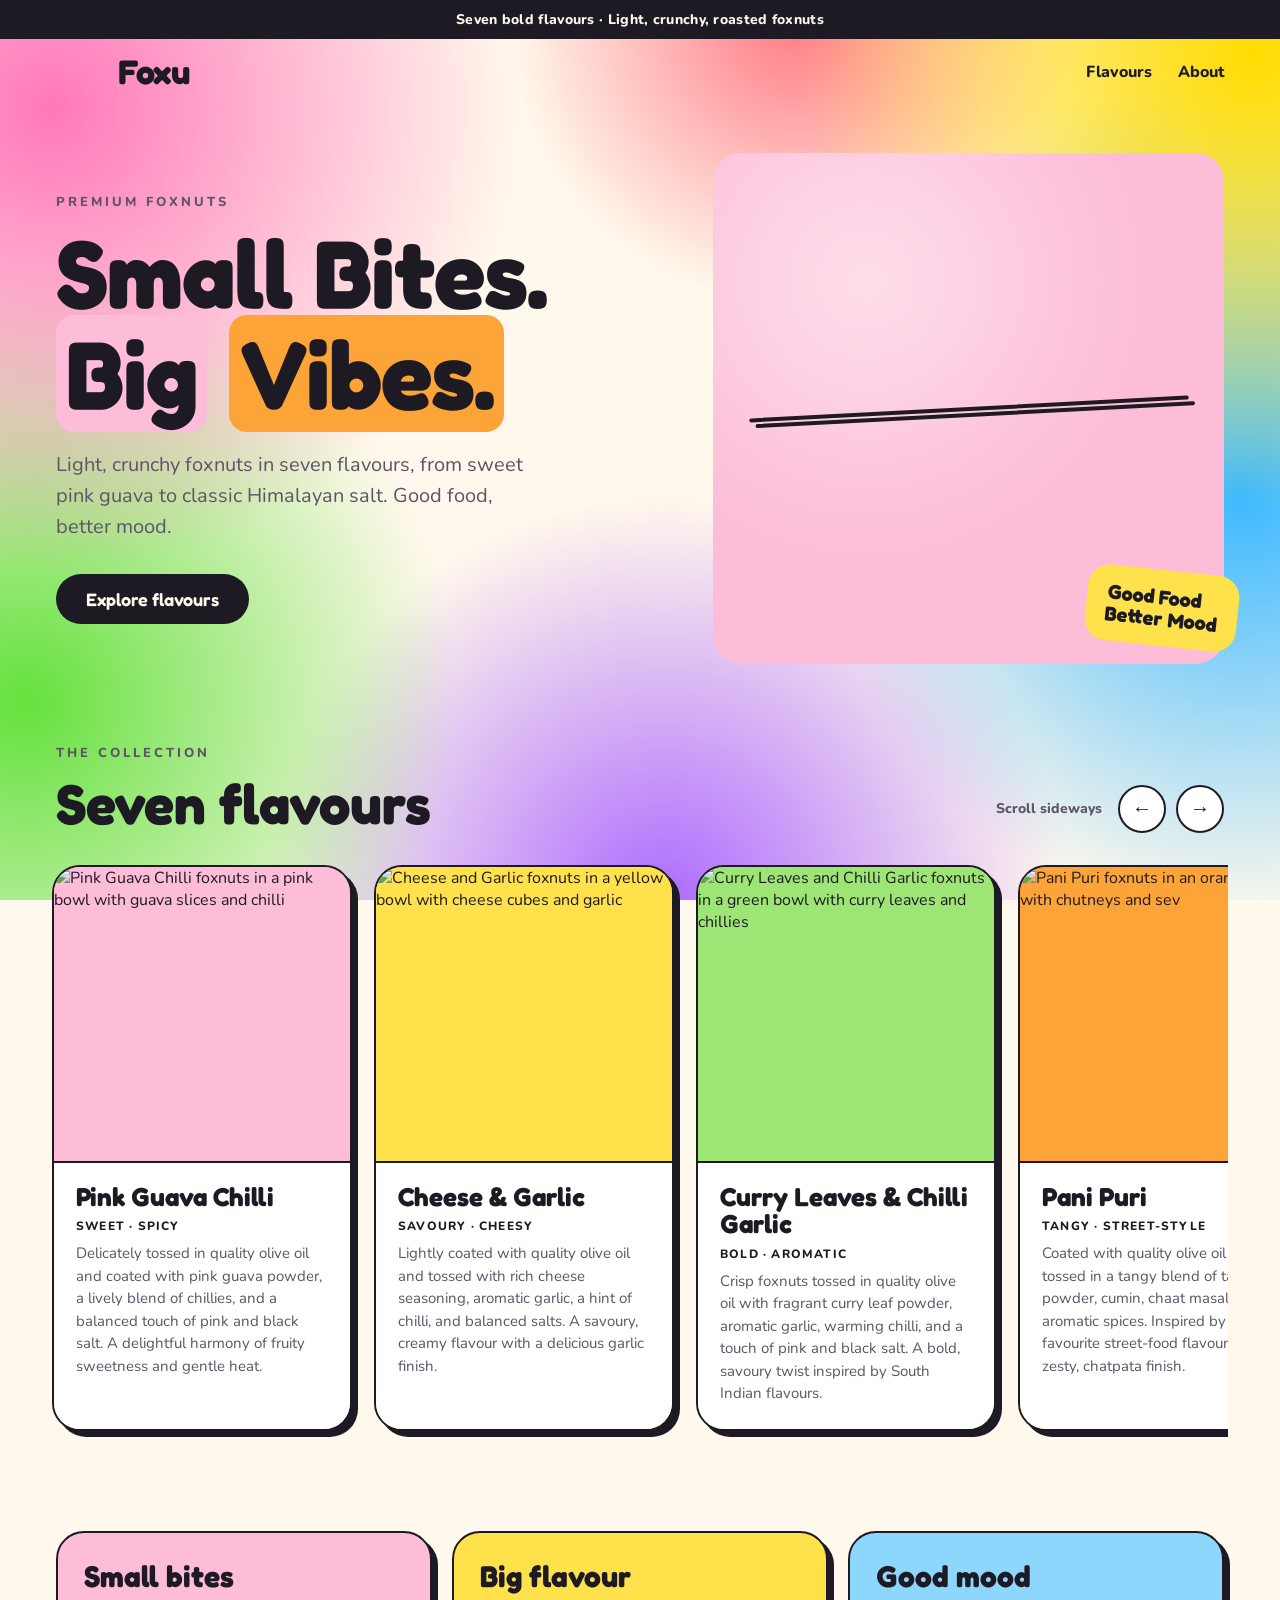
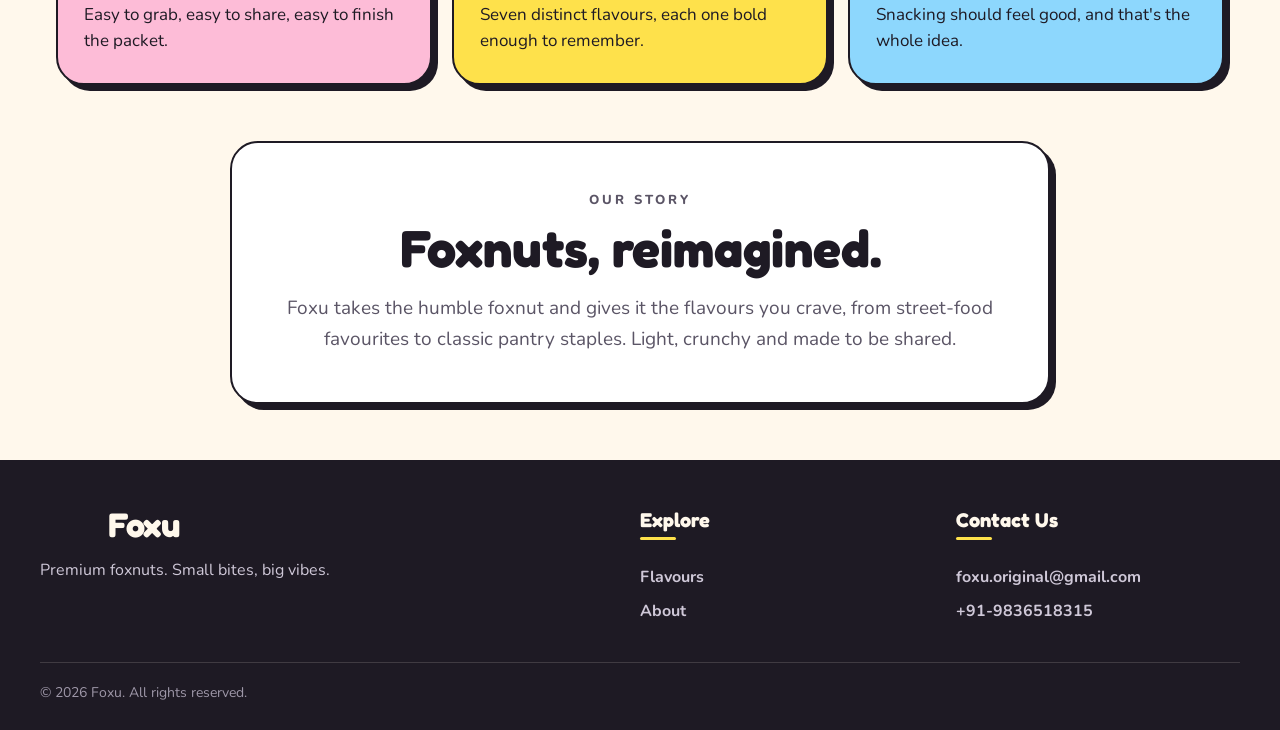
==== index.html @ f1f91b6a "Add html, css, js" ====
<!doctype html>
<html lang="en">
<head>
  <meta charset="utf-8">
  <meta name="viewport" content="width=device-width, initial-scale=1">
  <title>Foxu · Premium Foxnuts</title>
  <meta name="description" content="Foxu premium foxnuts in seven bold flavours. Small bites, big vibes.">
  <link rel="preconnect" href="https://fonts.googleapis.com">
  <link rel="preconnect" href="https://fonts.gstatic.com" crossorigin>
  <link rel="stylesheet" href="https://fonts.googleapis.com/css2?family=Fredoka:wght@500;600;700&family=Nunito:wght@400;700;800&display=swap">
  <link rel="stylesheet" href="styles.css">
</head>
<body>

  <div class="announce">Seven bold flavours · Light, crunchy, roasted foxnuts</div>

  <header class="site-header">
    <a class="brand" href="#top" aria-label="Foxu home">
      <img src="assets/fox.png" alt="" class="brand-fox">
      <span class="brand-word">Foxu</span>
    </a>
    <nav class="nav" aria-label="Main">
      <a href="#flavours">Flavours</a>
      <a href="#about">About</a>
    </nav>
  </header>

  <main id="top">

    <section class="hero">
      <div class="hero-copy">
        <p class="eyebrow">Premium Foxnuts</p>
        <h1>Small Bites.<br><span class="hl-pink">Big</span> <span class="hl-orange">Vibes.</span></h1>
        <p class="lede">Light, crunchy foxnuts in seven flavours, from sweet pink guava to classic Himalayan salt. Good food, better mood.</p>
        <a class="btn" href="#flavours">Explore flavours</a>
      </div>
      <div class="hero-art" aria-hidden="true">
        <img src="assets/fox.png" alt="" class="hero-fox">
        <span class="sticker">Good Food<br>Better Mood</span>
      </div>
    </section>

    <section class="flavours" id="flavours" aria-labelledby="flavours-title">
      <div class="section-head">
        <div>
          <p class="eyebrow">The Collection</p>
          <h2 id="flavours-title">Seven flavours</h2>
        </div>
        <div class="scroll-controls">
          <p class="hint">Scroll sideways</p>
          <button class="arrow" type="button" data-dir="-1" aria-label="Previous flavours">&larr;</button>
          <button class="arrow" type="button" data-dir="1" aria-label="Next flavours">&rarr;</button>
        </div>
      </div>

      <div class="rail" tabindex="0" aria-label="Flavour list, scroll sideways">
        <article class="card" style="--c:#FDBCD7">
          <div class="card-img"><img src="assets/flavours/pink-guava-chilli.png" alt="Pink Guava Chilli foxnuts in a pink bowl with guava slices and chilli" loading="lazy"></div>
          <div class="card-body">
            <h3>Pink Guava Chilli</h3>
            <p class="tags">Sweet · Spicy</p>
            <p>Delicately tossed in quality olive oil and coated with pink guava powder, a lively blend of chillies, and a balanced touch of pink and black salt. A delightful harmony of fruity sweetness and gentle heat.</p>
          </div>
        </article>

        <article class="card" style="--c:#FEE14B">
          <div class="card-img"><img src="assets/flavours/cheese-and-garlic.png" alt="Cheese and Garlic foxnuts in a yellow bowl with cheese cubes and garlic" loading="lazy"></div>
          <div class="card-body">
            <h3>Cheese &amp; Garlic</h3>
            <p class="tags">Savoury · Cheesy</p>
            <p>Lightly coated with quality olive oil and tossed with rich cheese seasoning, aromatic garlic, a hint of chilli, and balanced salts. A savoury, creamy flavour with a delicious garlic finish.</p>
          </div>
        </article>

        <article class="card" style="--c:#9DE575">
          <div class="card-img"><img src="assets/flavours/curry-leaves-chilli-garlic.png" alt="Curry Leaves and Chilli Garlic foxnuts in a green bowl with curry leaves and chillies" loading="lazy"></div>
          <div class="card-body">
            <h3>Curry Leaves &amp; Chilli Garlic</h3>
            <p class="tags">Bold · Aromatic</p>
            <p>Crisp foxnuts tossed in quality olive oil with fragrant curry leaf powder, aromatic garlic, warming chilli, and a touch of pink and black salt. A bold, savoury twist inspired by South Indian flavours.</p>
          </div>
        </article>

        <article class="card" style="--c:#FCA437">
          <div class="card-img"><img src="assets/flavours/pani-puri.png" alt="Pani Puri foxnuts in an orange bowl with chutneys and sev" loading="lazy"></div>
          <div class="card-body">
            <h3>Pani Puri</h3>
            <p class="tags">Tangy · Street-style</p>
            <p>Coated with quality olive oil and tossed in a tangy blend of tamarind powder, cumin, chaat masala, and aromatic spices. Inspired by India’s favourite street-food flavours, with a zesty, chatpata finish.</p>
          </div>
        </article>

        <article class="card" style="--c:#FC3D46">
          <div class="card-img"><img src="assets/flavours/margarita.png" alt="Margarita foxnuts in a red bowl with tomatoes and basil" loading="lazy"></div>
          <div class="card-body">
            <h3>Margarita</h3>
            <p class="tags">Zesty · Herby</p>
            <p>Lightly tossed in quality olive oil and seasoned with tomato, fragrant basil, oregano, chilli flakes, and pizza-inspired spices. A deliciously savoury blend with familiar Italian-inspired notes.</p>
          </div>
        </article>

        <article class="card" style="--c:#8DD7FD">
          <div class="card-img"><img src="assets/flavours/sour-cream-onion.png" alt="Sour Cream and Onion foxnuts in a blue bowl with sour cream and red onion" loading="lazy"></div>
          <div class="card-body">
            <h3>Sour Cream &amp; Onion</h3>
            <p class="tags">Creamy · Tangy</p>
            <p>Gently coated with quality olive oil and tossed in a creamy sour cream and onion seasoning, complemented by delicate chive notes and balanced salts. Smooth, savoury, and satisfyingly classic.</p>
          </div>
        </article>

        <article class="card" style="--c:#CFA7FA">
          <div class="card-img"><img src="assets/flavours/himalayan-salt.png" alt="Himalayan Salt foxnuts in a purple bowl with pink salt crystals" loading="lazy"></div>
          <div class="card-body">
            <h3>Himalayan Salt</h3>
            <p class="tags">Mild · Classic</p>
            <p>Simply tossed in quality olive oil and finished with Himalayan pink salt and a touch of black salt. An elegant, understated flavour that lets the natural crunch of premium foxnuts shine.</p>
          </div>
        </article>
      </div>
    </section>

    <section class="values" aria-label="Why Foxu">
      <div class="value" style="--c:#FDBCD7">
        <h3>Small bites</h3>
        <p>Easy to grab, easy to share, easy to finish the packet.</p>
      </div>
      <div class="value" style="--c:#FEE14B">
        <h3>Big flavour</h3>
        <p>Seven distinct flavours, each one bold enough to remember.</p>
      </div>
      <div class="value" style="--c:#8DD7FD">
        <h3>Good mood</h3>
        <p>Snacking should feel good, and that's the whole idea.</p>
      </div>
    </section>

    <section class="about" id="about" aria-labelledby="about-title">
      <p class="eyebrow">Our Story</p>
      <h2 id="about-title">Foxnuts, reimagined.</h2>
      <p>Foxu takes the humble foxnut and gives it the flavours you crave, from street-food favourites to classic pantry staples. Light, crunchy and made to be shared.</p>
    </section>

  </main>

  <footer class="site-footer">
    <div class="foot-inner">
      <div class="foot-brand">
        <div class="foot-brand-row">
          <img src="assets/fox.png" alt="" class="brand-fox">
          <span class="brand-word">Foxu</span>
        </div>
        <p>Premium foxnuts. Small bites, big vibes.</p>
      </div>
      <div class="foot-col">
        <p class="foot-title">Explore</p>
        <a href="#flavours">Flavours</a>
        <a href="#about">About</a>
      </div>
      <div class="foot-col">
        <p class="foot-title">Contact Us</p>
        <a href="mailto:foxu.original@gmail.com">foxu.original@gmail.com</a>
        <a href="tel:+919836518315">+91-9836518315</a>
      </div>
    </div>
    <p class="copy">&copy; 2026 Foxu. All rights reserved.</p>
  </footer>

  <script src="script.js"></script>
</body>
</html>
---- styles.css ----
:root {
  --cream: #FFF8EC;
  --ink: #1E1A24;
  --muted: #5B5566;
  --pink: #FDBCD7;
  --yellow: #FEE14B;
  --green: #9DE575;
  --orange: #FCA437;
  --red: #FC3D46;
  --blue: #8DD7FD;
  --purple: #CFA7FA;
  --radius: 28px;
}

* { box-sizing: border-box; }

html { scroll-behavior: smooth; }

body {
  margin: 0;
  color: var(--ink);
  font-family: 'Nunito', system-ui, sans-serif;
  background-color: var(--cream);
  background-image:
    radial-gradient(circle at 4% 12%, rgba(255, 120, 185, 1) 0, transparent 32%),
    radial-gradient(circle at 98% 6%, rgba(255, 220, 0, 1) 0, transparent 30%),
    radial-gradient(circle at 97% 55%, rgba(60, 185, 255, 1) 0, transparent 32%),
    radial-gradient(circle at 2% 78%, rgba(100, 225, 60, 1) 0, transparent 30%),
    radial-gradient(circle at 52% 100%, rgba(170, 100, 255, 0.95) 0, transparent 36%),
    radial-gradient(circle at 62% 2%, rgba(255, 70, 90, 0.7) 0, transparent 24%);
  background-attachment: fixed;
  overflow-x: hidden;
  -webkit-font-smoothing: antialiased;
}

img { display: block; max-width: 100%; }
a { color: inherit; text-decoration: none; }
h1, h2, h3 { font-family: 'Fredoka', sans-serif; font-weight: 700; margin: 0; line-height: 1.05; }
p { margin: 0; }

.announce {
  background: var(--ink);
  color: var(--cream);
  text-align: center;
  font-weight: 800;
  font-size: 14px;
  letter-spacing: 0.3px;
  padding: 10px 16px;
}

/* Header */
.site-header {
  display: flex;
  align-items: center;
  justify-content: space-between;
  max-width: 1200px;
  margin: 0 auto;
  padding: 16px;
}

.brand { display: flex; align-items: center; gap: 10px; }
.brand-fox { width: 52px; height: auto; mix-blend-mode: multiply; }
.brand-word {
  font-family: 'Fredoka', sans-serif;
  font-weight: 700;
  font-size: 34px;
  letter-spacing: -0.5px;
  line-height: 1;
}

.nav { display: flex; gap: 26px; font-weight: 800; font-size: 16px; }
.nav a:hover { text-decoration: underline; text-underline-offset: 6px; text-decoration-thickness: 3px; }

/* Layout */
main { max-width: 1200px; margin: 0 auto; padding-left: 16px; padding-right: 16px; }

.eyebrow {
  font-weight: 800;
  font-size: 13px;
  letter-spacing: 3px;
  text-transform: uppercase;
  color: var(--muted);
  margin-bottom: 12px;
}

.btn {
  display: inline-block;
  background: var(--ink);
  color: var(--cream);
  font-family: 'Fredoka', sans-serif;
  font-weight: 600;
  font-size: 18px;
  padding: 14px 30px;
  border-radius: 999px;
  transition: transform 0.15s ease, background-color 0.2s ease;
}
.btn:hover { transform: translateY(-2px); background: #37313F; }

/* Hero */
.hero {
  display: grid;
  grid-template-columns: 1.1fr 0.9fr;
  align-items: center;
  gap: 32px;
  padding: 48px 0 56px;
}

.hero h1 { font-size: clamp(56px, 8vw, 96px); letter-spacing: -1px; }
.hl-pink, .hl-orange { padding: 0 10px; border-radius: 18px; }
.hl-pink { background: var(--pink); }
.hl-orange { background: var(--orange); }

.lede {
  font-size: 20px;
  line-height: 1.55;
  color: var(--muted);
  margin: 24px 0 32px;
  max-width: 480px;
}

.hero-art {
  position: relative;
  display: grid;
  place-items: center;
  aspect-ratio: 1 / 1;
  border-radius: var(--radius);
  background: var(--pink);
  overflow: visible;
}
.hero-art::before {
  content: '';
  position: absolute;
  inset: 0;
  border-radius: inherit;
  background: radial-gradient(circle at 30% 25%, rgba(255, 255, 255, 0.5), transparent 55%);
}
.hero-fox {
  position: relative;
  width: 86%;
  height: auto;
  border: 2px solid var(--ink);
  border-radius: 24px;
  box-shadow: 6px 6px 0 var(--ink);
  transform: rotate(-3deg);
}
.sticker {
  position: absolute;
  right: -14px;
  bottom: 18px;
  background: var(--yellow);
  color: var(--ink);
  font-family: 'Fredoka', sans-serif;
  font-weight: 700;
  font-size: 20px;
  line-height: 1.1;
  padding: 16px 20px;
  border-radius: 22px;
  transform: rotate(6deg);
}

/* Flavours rail */
.flavours { padding: 24px 0 56px; }

.section-head {
  display: flex;
  align-items: flex-end;
  justify-content: space-between;
  gap: 16px;
  margin-bottom: 24px;
  flex-wrap: wrap;
}
.section-head h2 { font-size: clamp(40px, 5vw, 56px); }

.scroll-controls { display: flex; align-items: center; gap: 10px; }
.hint { font-weight: 800; font-size: 14px; color: var(--muted); margin-right: 6px; }

.arrow {
  width: 48px;
  height: 48px;
  border-radius: 50%;
  border: 2px solid var(--ink);
  background: #fff;
  color: var(--ink);
  font-size: 20px;
  font-weight: 800;
  cursor: pointer;
  transition: background-color 0.2s ease, color 0.2s ease;
}
.arrow:hover { background: var(--ink); color: var(--cream); }
.arrow:focus-visible, .rail:focus-visible { outline: 3px solid var(--ink); outline-offset: 4px; }

.rail {
  display: flex;
  gap: 22px;
  overflow-x: auto;
  scroll-snap-type: x mandatory;
  overscroll-behavior-x: contain;
  -webkit-overflow-scrolling: touch;
  scrollbar-width: thin;
  scrollbar-color: var(--ink) transparent;
  padding: 8px 4px 28px;
  margin: 0 -4px;
  cursor: grab;
  user-select: none;
}
.rail.dragging { cursor: grabbing; scroll-snap-type: none; }
.rail.dragging .card { pointer-events: none; }

.card {
  flex: 0 0 300px;
  scroll-snap-align: start;
  background: var(--c);
  border: 2px solid var(--ink);
  border-radius: var(--radius);
  overflow: hidden;
  display: flex;
  flex-direction: column;
  transition: transform 0.25s ease, box-shadow 0.25s ease;
  box-shadow: 6px 6px 0 var(--ink);
}
.card:hover { transform: translateY(-4px); box-shadow: 8px 10px 0 var(--ink); }

.card-img {
  aspect-ratio: 1 / 1;
  overflow: hidden;
  background: var(--c);
  border-bottom: 2px solid var(--ink);
}
.card-img img {
  width: 100%;
  height: 100%;
  object-fit: contain;
  pointer-events: none;
}

.card-body {
  background: #fff;
  padding: 20px 22px 24px;
  display: flex;
  flex-direction: column;
  gap: 8px;
  flex: 1;
}
.card-body h3 { font-size: 26px; }
.card-body p:last-child { font-size: 15px; line-height: 1.5; color: var(--muted); }
.tags {
  font-weight: 800;
  font-size: 12px;
  letter-spacing: 1.2px;
  text-transform: uppercase;
  color: var(--ink) !important;
}

/* Values */
.values {
  display: grid;
  grid-template-columns: repeat(auto-fit, minmax(240px, 1fr));
  gap: 20px;
  padding: 16px 0 56px;
}
.value {
  background: var(--c);
  border: 2px solid var(--ink);
  border-radius: var(--radius);
  padding: 28px 26px;
  box-shadow: 6px 6px 0 var(--ink);
}
.value h3 { font-size: 30px; margin-bottom: 10px; }
.value p { font-size: 17px; line-height: 1.55; }

/* About */
.about {
  background: #fff;
  border: 2px solid var(--ink);
  border-radius: var(--radius);
  padding: 48px 32px;
  margin-bottom: 56px;
  text-align: center;
  max-width: 820px;
  margin-left: auto;
  margin-right: auto;
  box-shadow: 6px 6px 0 var(--ink);
}
.about h2 { font-size: clamp(38px, 5vw, 52px); margin-bottom: 18px; }
.about p:last-child { font-size: 19px; line-height: 1.6; color: var(--muted); }

/* Footer */
.site-footer {
  background: var(--ink);
  color: var(--cream);
  margin-top: 24px;
  padding: 48px 16px 28px;
}
.foot-inner {
  max-width: 1200px;
  margin: 0 auto;
  display: grid;
  grid-template-columns: 2fr 1fr 1fr;
  gap: 32px;
}
.foot-brand-row { display: flex; align-items: center; gap: 12px; }
.foot-brand .brand-fox { width: 56px; mix-blend-mode: normal; border-radius: 14px; }
.foot-brand p { color: #CFC8D8; font-size: 16px; line-height: 1.6; margin-top: 16px; max-width: 360px; }
.foot-title {
  font-family: 'Fredoka', sans-serif;
  font-weight: 700;
  font-size: 20px;
  margin-bottom: 14px;
  padding-bottom: 8px;
  position: relative;
}
.foot-title::after {
  content: '';
  position: absolute;
  left: 0;
  bottom: 0;
  width: 36px;
  height: 3px;
  border-radius: 3px;
  background: var(--yellow);
}
.foot-col { display: flex; flex-direction: column; gap: 12px; font-weight: 700; font-size: 16px; }
.foot-col a { color: #CFC8D8; width: fit-content; }
.foot-col a:hover { color: var(--yellow); }
.copy {
  max-width: 1200px;
  margin: 40px auto 0;
  padding-top: 20px;
  border-top: 1px solid rgba(255, 248, 236, 0.15);
  font-size: 14px;
  color: #9E97A8;
}

/* Responsive */
@media (max-width: 860px) {
  .hero { grid-template-columns: 1fr; }
  .hero-art { max-width: 420px; width: 100%; margin: 0 auto; }
  .hint { display: none; }
}

@media (max-width: 600px) {
  .nav { gap: 18px; font-size: 15px; }
  .brand-fox { width: 44px; }
  .brand-word { font-size: 28px; }
  .hero { padding-top: 28px; }
  .lede { font-size: 17px; }
  .card { flex-basis: 78vw; }
  .arrow { display: none; }
  .sticker { right: 10px; }
  .foot-inner { grid-template-columns: 1fr 1fr; }
  .foot-brand { grid-column: 1 / -1; }
  .about { padding: 36px 22px; }
}

@media (prefers-reduced-motion: reduce) {
  html { scroll-behavior: auto; }
  * { transition: none !important; }
}
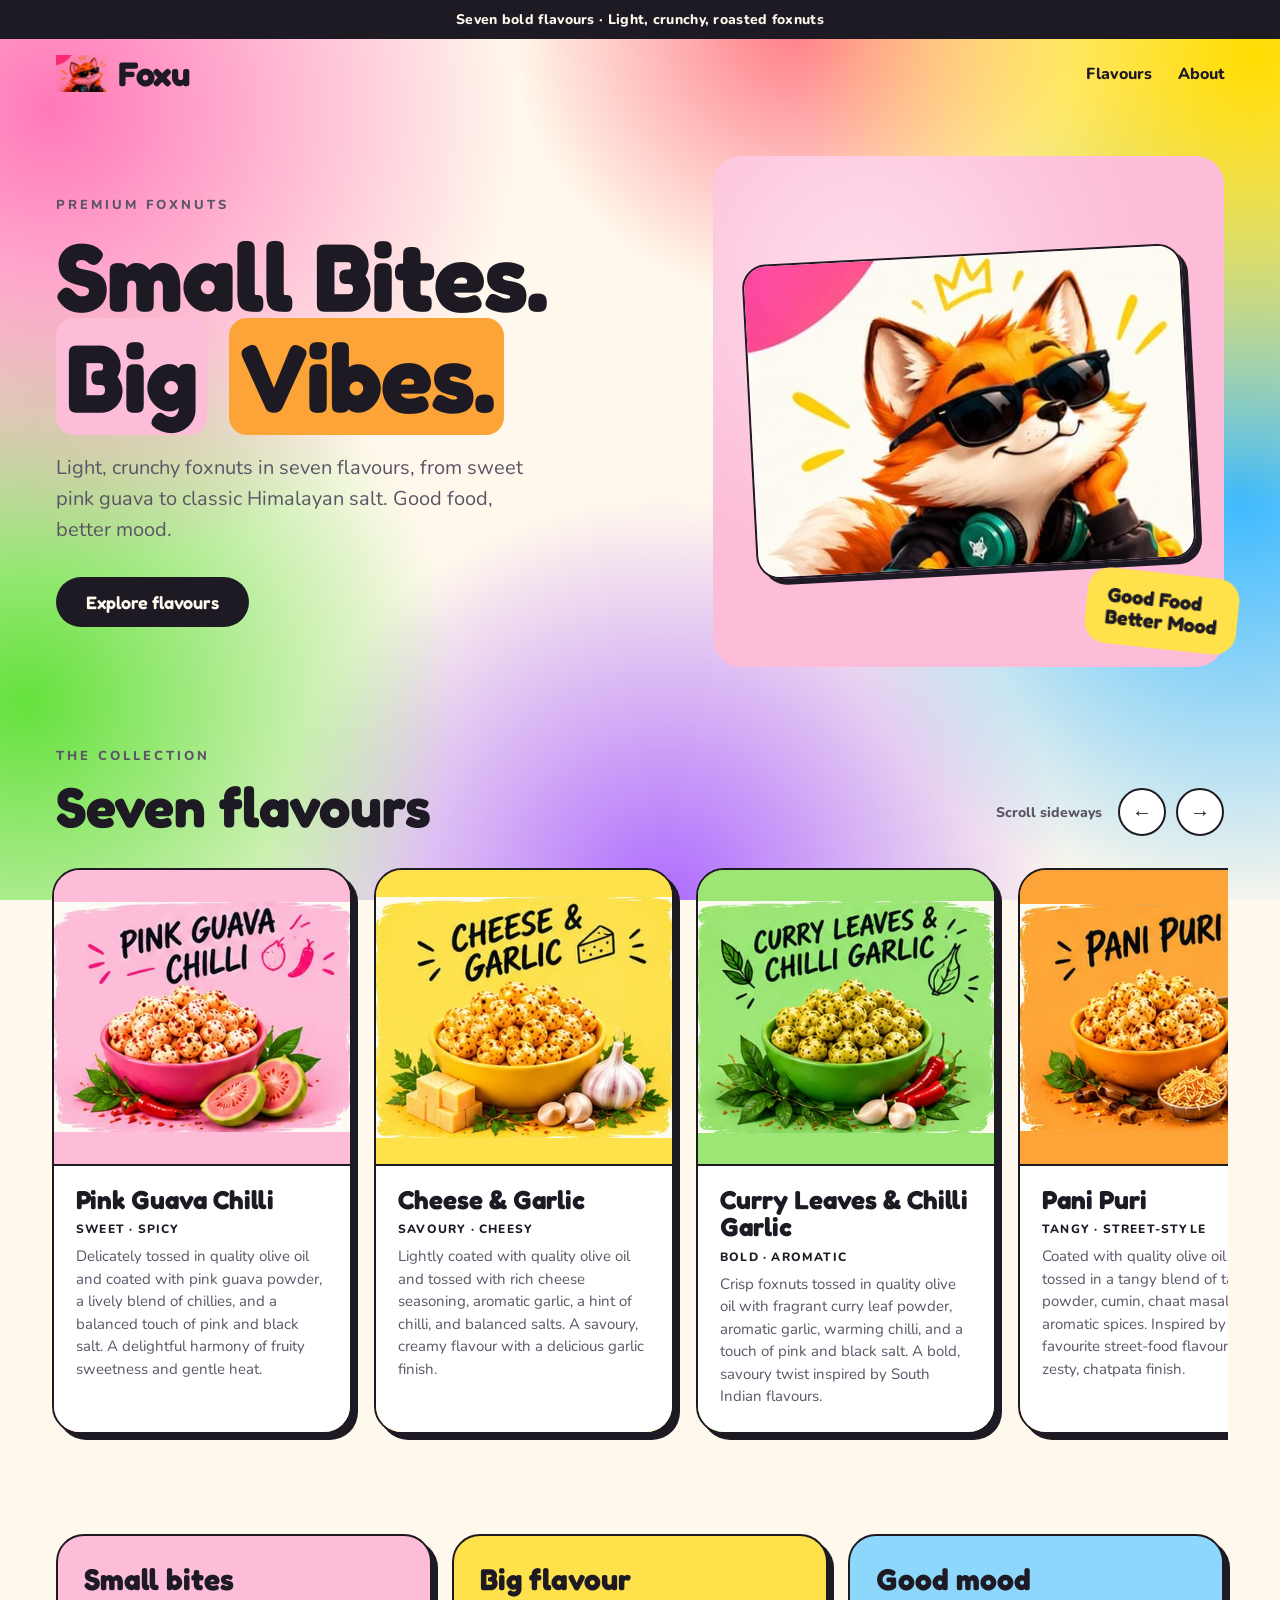
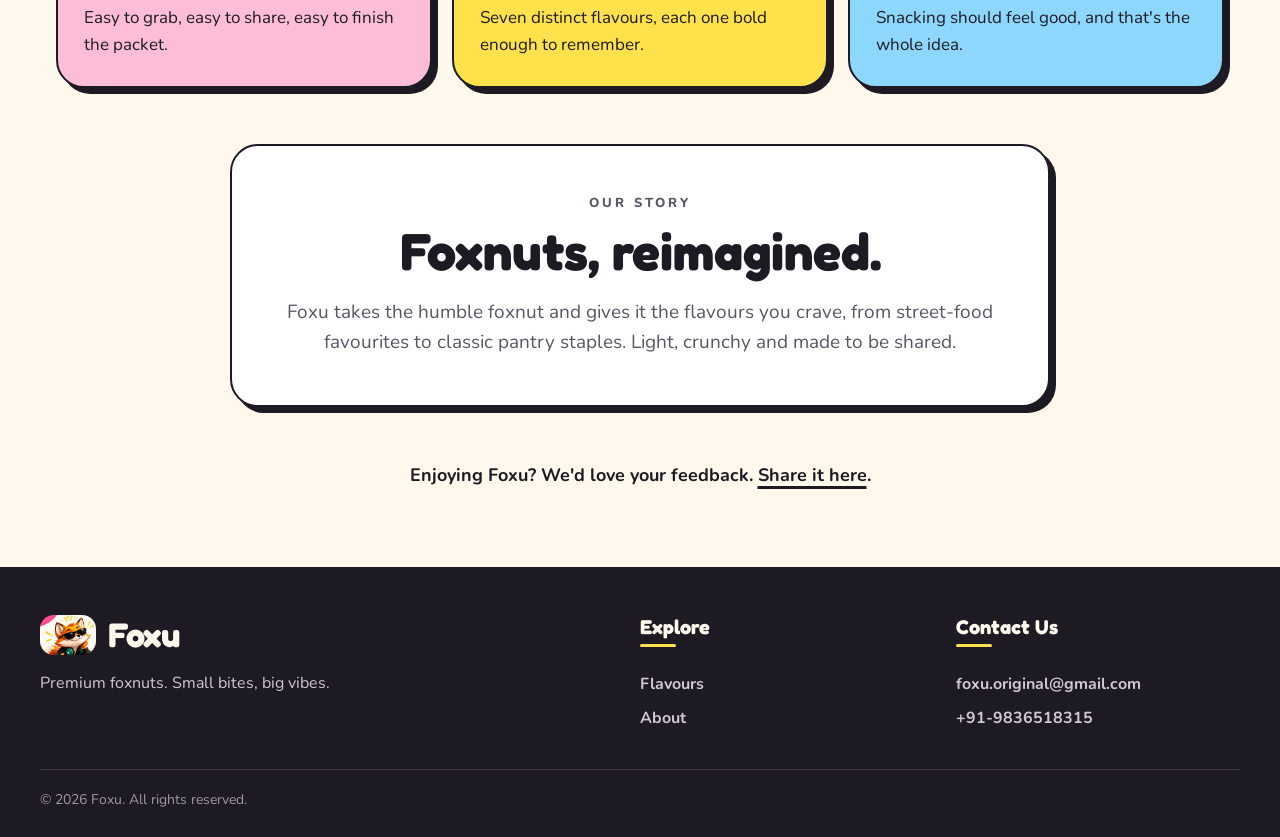
==== commit 12180ff8: "Add feedback link" ====
--- a/index.html
+++ b/index.html
@@ -140,6 +140,8 @@
       <p>Foxu takes the humble foxnut and gives it the flavours you crave, from street-food favourites to classic pantry staples. Light, crunchy and made to be shared.</p>
     </section>
 
+    <p class="feedback">Enjoying Foxu? We'd love your feedback. <a href="https://forms.gle/ZeZukNVXgKx7FYYM8" target="_blank" rel="noopener">Share it here</a>.</p>
+
   </main>
 
   <footer class="site-footer">
--- a/styles.css
+++ b/styles.css
@@ -284,6 +284,9 @@
 .about h2 { font-size: clamp(38px, 5vw, 52px); margin-bottom: 18px; }
 .about p:last-child { font-size: 19px; line-height: 1.6; color: var(--muted); }
 
+.feedback { text-align: center; font-size: 18px; font-weight: 700; padding-bottom: 56px; }
+.feedback a { text-decoration: underline; text-decoration-thickness: 3px; text-underline-offset: 5px; }
+
 /* Footer */
 .site-footer {
   background: var(--ink);
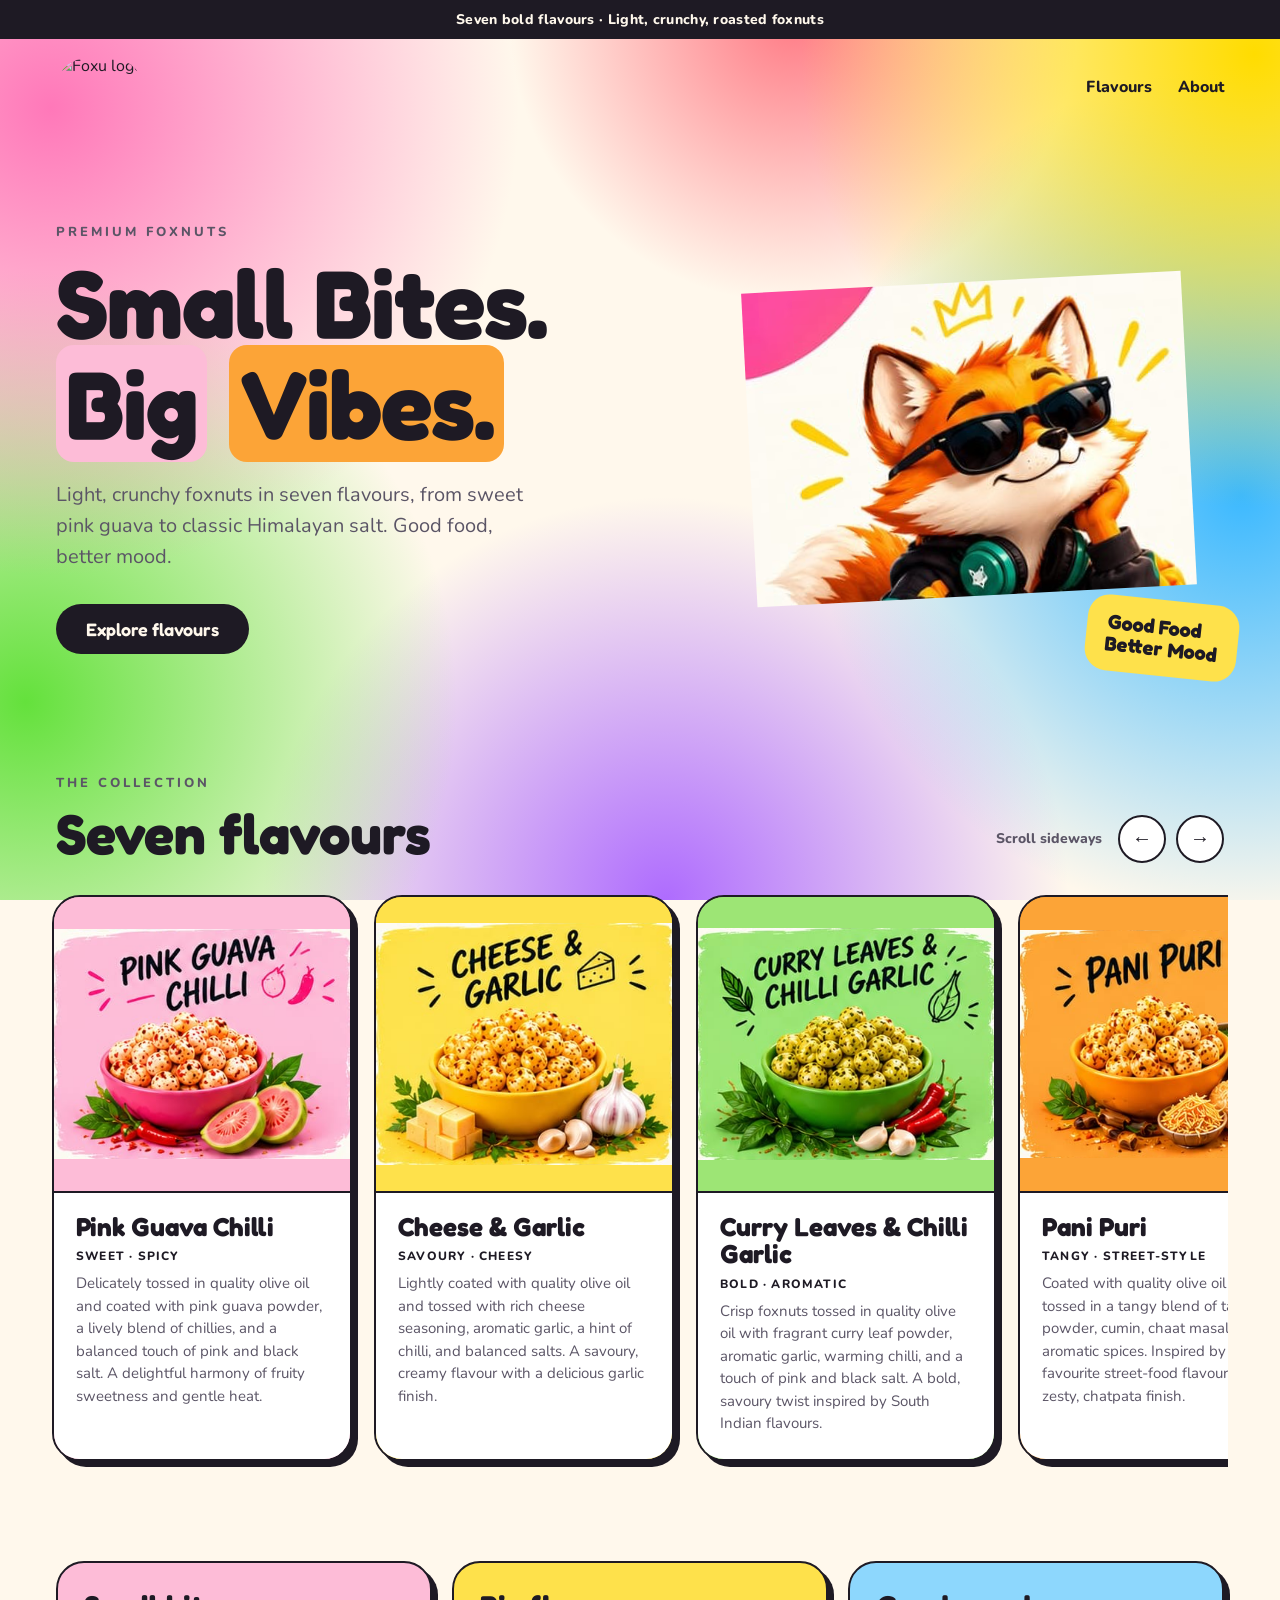
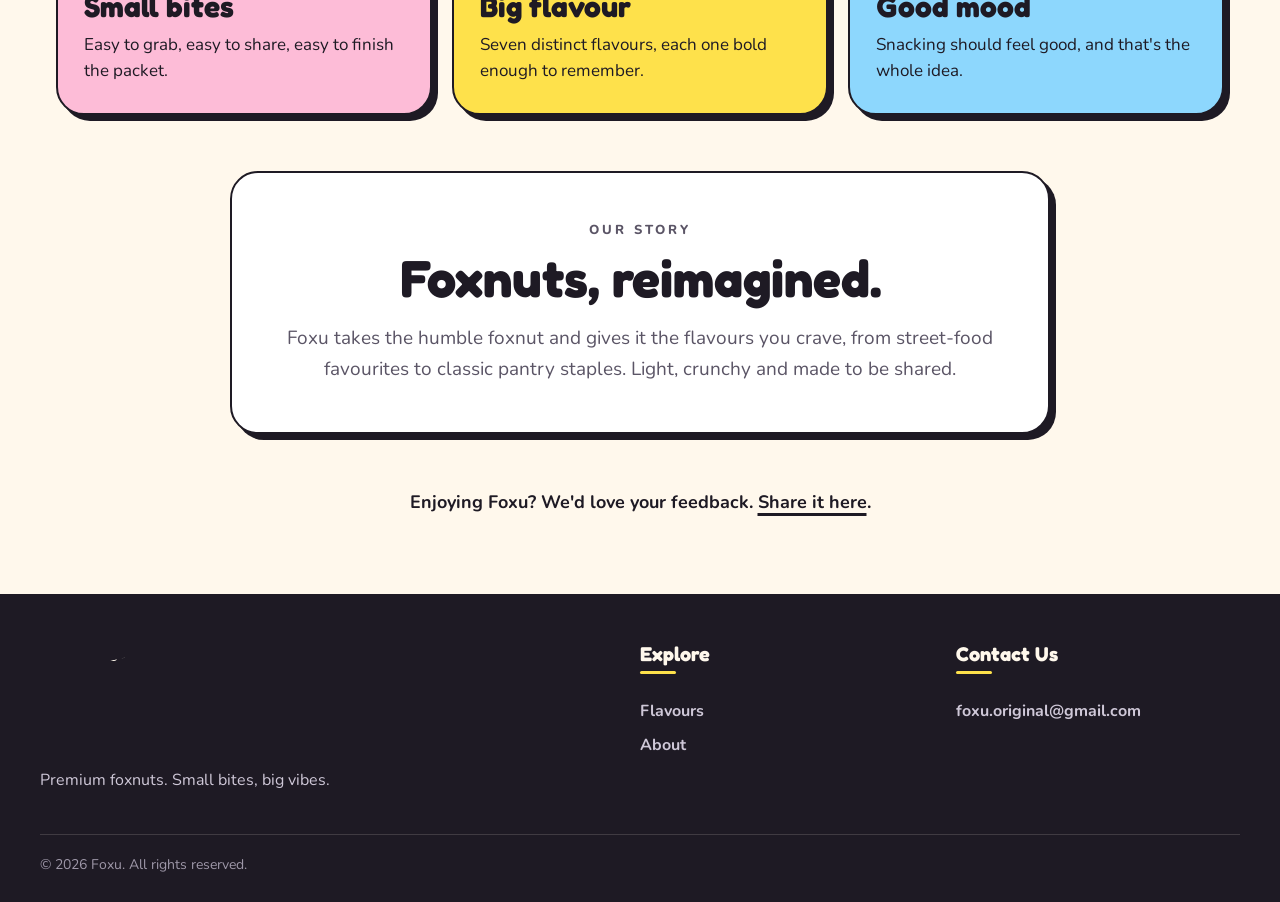
==== commit da143f64: "Minor changes" ====
--- a/index.html
+++ b/index.html
@@ -16,8 +16,7 @@
 
   <header class="site-header">
     <a class="brand" href="#top" aria-label="Foxu home">
-      <img src="assets/fox.png" alt="" class="brand-fox">
-      <span class="brand-word">Foxu</span>
+      <img src="assets/logo.jpg" alt="Foxu logo" class="brand-logo">
     </a>
     <nav class="nav" aria-label="Main">
       <a href="#flavours">Flavours</a>
@@ -35,7 +34,7 @@
         <a class="btn" href="#flavours">Explore flavours</a>
       </div>
       <div class="hero-art" aria-hidden="true">
-        <img src="assets/fox.png" alt="" class="hero-fox">
+        <img src="assets/fox.png?v=3" alt="" class="hero-fox">
         <span class="sticker">Good Food<br>Better Mood</span>
       </div>
     </section>
@@ -109,7 +108,7 @@
         </article>
 
         <article class="card" style="--c:#CFA7FA">
-          <div class="card-img"><img src="assets/flavours/himalayan-salt.png" alt="Himalayan Salt foxnuts in a purple bowl with pink salt crystals" loading="lazy"></div>
+          <div class="card-img"><img src="assets/flavours/himalayan-salt.jpg" alt="Himalayan Salt foxnuts in a purple bowl with pink salt crystals" loading="lazy"></div>
           <div class="card-body">
             <h3>Himalayan Salt</h3>
             <p class="tags">Mild · Classic</p>
@@ -147,10 +146,7 @@
   <footer class="site-footer">
     <div class="foot-inner">
       <div class="foot-brand">
-        <div class="foot-brand-row">
-          <img src="assets/fox.png" alt="" class="brand-fox">
-          <span class="brand-word">Foxu</span>
-        </div>
+        <img src="assets/logo.jpg" alt="Foxu logo" class="brand-logo">
         <p>Premium foxnuts. Small bites, big vibes.</p>
       </div>
       <div class="foot-col">
@@ -161,7 +157,6 @@
       <div class="foot-col">
         <p class="foot-title">Contact Us</p>
         <a href="mailto:foxu.original@gmail.com">foxu.original@gmail.com</a>
-        <a href="tel:+919836518315">+91-9836518315</a>
       </div>
     </div>
     <p class="copy">&copy; 2026 Foxu. All rights reserved.</p>
--- a/styles.css
+++ b/styles.css
@@ -59,7 +59,7 @@
 }
 
 .brand { display: flex; align-items: center; gap: 10px; }
-.brand-fox { width: 52px; height: auto; mix-blend-mode: multiply; }
+.brand-logo { height: 64px; width: auto; border-radius: 50%; }
 .brand-word {
   font-family: 'Fredoka', sans-serif;
   font-weight: 700;
@@ -123,24 +123,12 @@
   display: grid;
   place-items: center;
   aspect-ratio: 1 / 1;
-  border-radius: var(--radius);
-  background: var(--pink);
   overflow: visible;
-}
-.hero-art::before {
-  content: '';
-  position: absolute;
-  inset: 0;
-  border-radius: inherit;
-  background: radial-gradient(circle at 30% 25%, rgba(255, 255, 255, 0.5), transparent 55%);
 }
 .hero-fox {
   position: relative;
   width: 86%;
   height: auto;
-  border: 2px solid var(--ink);
-  border-radius: 24px;
-  box-shadow: 6px 6px 0 var(--ink);
   transform: rotate(-3deg);
 }
 .sticker {
@@ -301,8 +289,7 @@
   grid-template-columns: 2fr 1fr 1fr;
   gap: 32px;
 }
-.foot-brand-row { display: flex; align-items: center; gap: 12px; }
-.foot-brand .brand-fox { width: 56px; mix-blend-mode: normal; border-radius: 14px; }
+.foot-brand .brand-logo { height: 110px; }
 .foot-brand p { color: #CFC8D8; font-size: 16px; line-height: 1.6; margin-top: 16px; max-width: 360px; }
 .foot-title {
   font-family: 'Fredoka', sans-serif;
@@ -343,8 +330,8 @@
 
 @media (max-width: 600px) {
   .nav { gap: 18px; font-size: 15px; }
-  .brand-fox { width: 44px; }
-  .brand-word { font-size: 28px; }
+  .brand-logo { height: 52px; }
+  .foot-brand .brand-logo { height: 90px; }
   .hero { padding-top: 28px; }
   .lede { font-size: 17px; }
   .card { flex-basis: 78vw; }
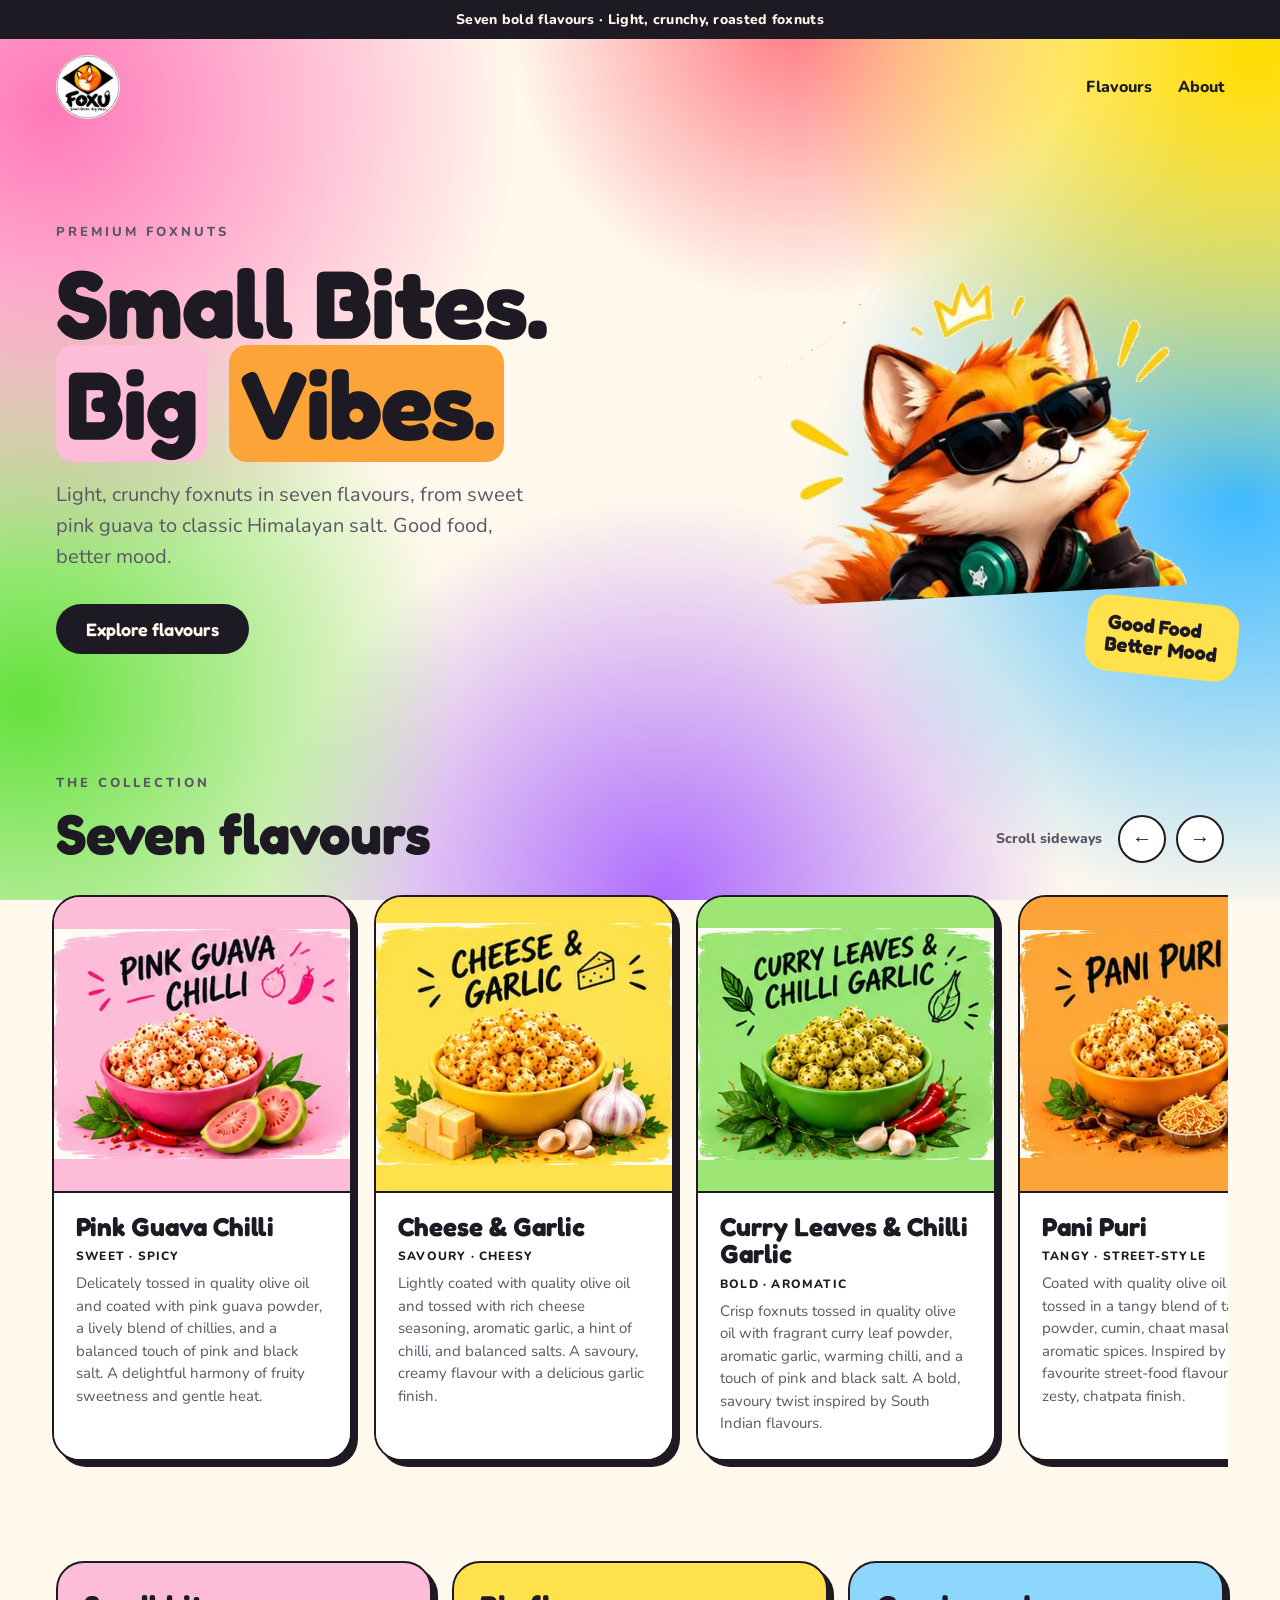
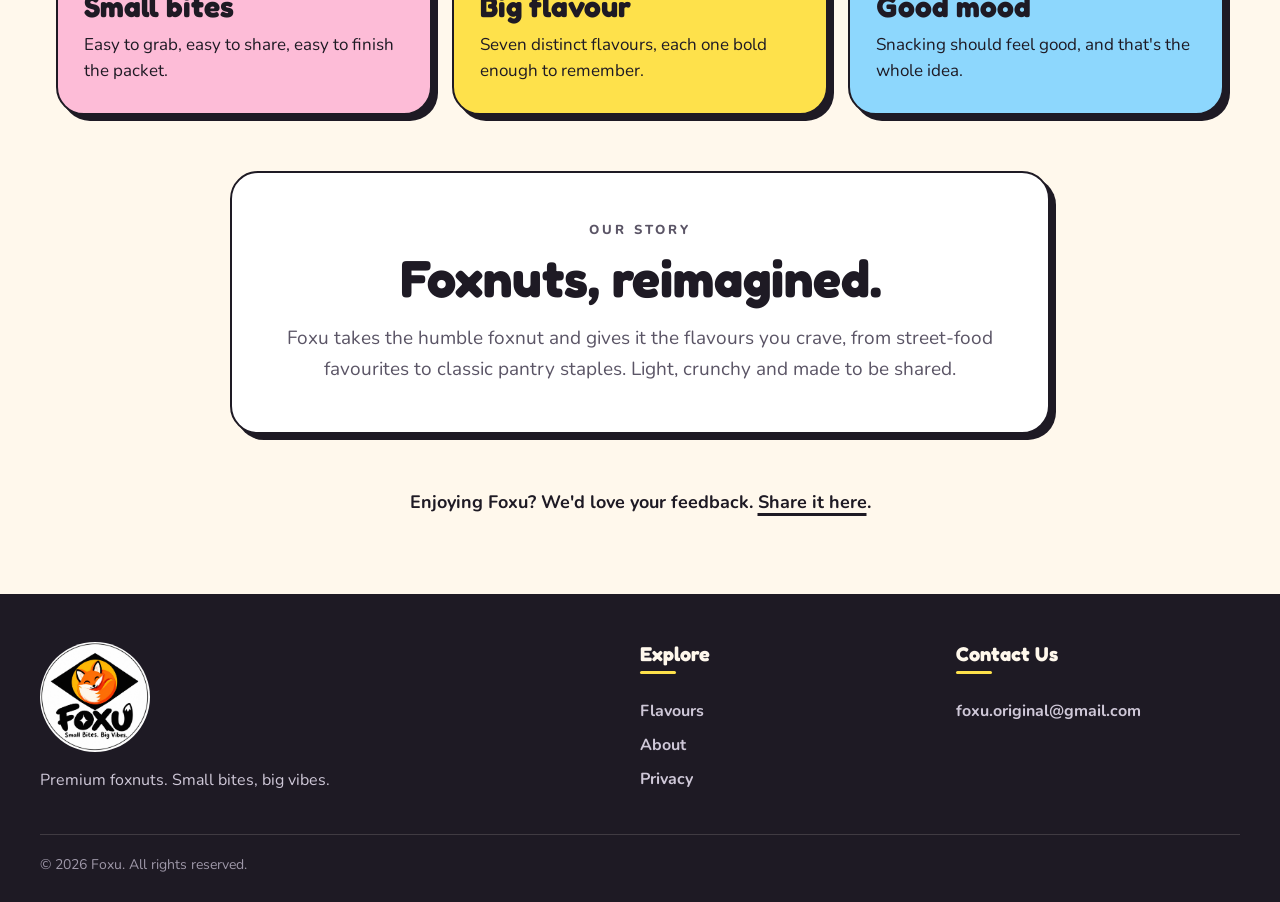
==== commit 36e99c7b: "Add analytics" ====
--- a/index.html
+++ b/index.html
@@ -153,6 +153,7 @@
         <p class="foot-title">Explore</p>
         <a href="#flavours">Flavours</a>
         <a href="#about">About</a>
+        <a href="privacy.html">Privacy</a>
       </div>
       <div class="foot-col">
         <p class="foot-title">Contact Us</p>
@@ -163,5 +164,6 @@
   </footer>
 
   <script src="script.js"></script>
+  <!-- Cloudflare Web Analytics --><script type='module' src='https://static.cloudflareinsights.com/beacon.min.js' data-cf-beacon='{"token": "193958a3bb264a39aa4a887f254dc2bf"}'></script><!-- End Cloudflare Web Analytics -->
 </body>
 </html>
